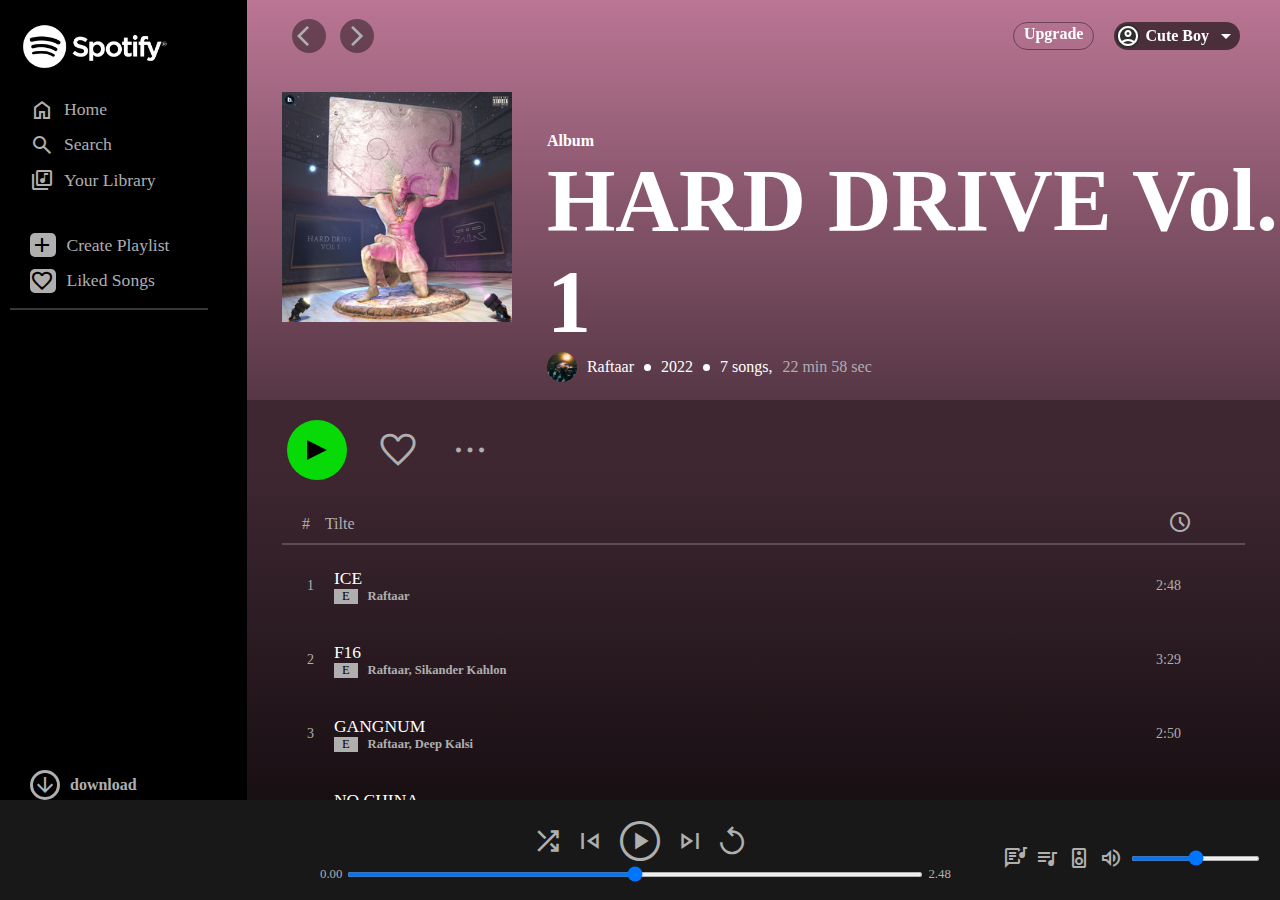
==== Sportify Hard Drive Album/index.html @ 5b73f317 "add sportify file html and css" ====
<!DOCTYPE html>
<html lang="en">

<head>
    <meta charset="UTF-8">
    <meta http-equiv="X-UA-Compatible" content="IE=edge">
    <meta name="viewport" content="width=device-width, initial-scale=1.0">
    <link rel="icon" href="assets/icon.png">
    <meta name="description" content="open.sportify.com">
    <title>Spoify - Hard Drive Vol. 1</title>
    <link rel="stylesheet" href="css/index.css">
    <link rel="stylesheet"
        href="https://fonts.googleapis.com/css2?family=Material+Symbols+Outlined:opsz,wght,FILL,GRAD@48,400,0,0" />
        
</head>

<body>
    <!-- container -->
    <div class="container">

        <!-- side nav bar -->
        <div class="side-nav-bar">

            <!-- logo -->
            <img src="assets/icon1.png" class="pointer" alt="logo">

            <!-- nav bar 1 -->
            <ul class="nav">
                <li class="nav-items hover-link"><span class="material-symbols-outlined">
                        home
                    </span>Home</li>
                <li class="nav-items hover-link"><span class="material-symbols-outlined">
                        search
                    </span>Search</li>
                <li class="nav-items hover-link"><span class="material-symbols-outlined">
                        library_music
                    </span>Your Library</li>
            </ul>

            <!-- nav bar 2 -->
            <ul class="nav2">
                <li class="nav-items hover-link"><span class="material-symbols-outlined">
                        add
                    </span>Create Playlist</li>
                <li class="nav-items hover-link"><span class="material-symbols-outlined">
                        favorite
                    </span>Liked Songs</li>
            </ul>
            <hr>

            <!-- downlaod button -->
            <li class="nav-item hover-link download-section"><span class="material-symbols-outlined download">
                    arrow_downward
                </span>download</li>
        </div>

        <!-- header -->
        <header class="header">

            <!-- hero section -->
            <div class="hero-section">

                <!-- nav bar 3 -->
                <div class="nav3">
                    <div class="left">
                        <span class="material-symbols-outlined">
                            arrow_back_ios
                        </span>
                        <span class="material-symbols-outlined">
                            arrow_forward_ios
                        </span>

                    </div>
                    <div class="right">
                        <div class="upgrade pointer">Upgrade</div>
                        <div class="name pointer">
                            <span class="material-symbols-outlined account-logo">
                                account_circle
                            </span>
                            <div class="user-name">Cute Boy</div>
                            <span class="material-symbols-outlined">
                                arrow_drop_down
                            </span>
                        </div>
                    </div>
                </div>

                <!-- album heading section -->
                <div class="album-section">
                    <div class="left">
                        <img src="assets/asset 1.jpeg" alt="">
                    </div>
                    <div class="right">
                        <div class="_album">Album</div>
                        <div class="title">HARD DRIVE Vol. 1</div>

                        <div class="credit">
                            <img src="assets/asset 2.jpeg" class="raftaar-img" alt="">
                            <div class="raftaar">Raftaar</div>
                            <div class="bullet"></div>
                            <div>2022</div>
                            <div class="bullet"></div>
                            <div>7 songs,</div>
                            <div class="duration">22 min 58 sec</div>
                        </div>
                    </div>
                </div>
            </div>

            <!-- song list -->
            <div class="song-list">
                <div class="nav4">
                    <!-- play button -->
                    <div class="play-button pointer">
                        <div></div>
                    </div>

                    <span class="material-symbols-outlined pointer">
                        favorite
                    </span>

                    <span class="material-symbols-outlined pointer">
                        more_horiz
                    </span>
                </div>

                <!-- list song -->
                <div class="list-song">

                    <div class="title">
                        <div class="left">
                            <div>#</div>
                            <div>Tilte</div>
                        </div>
                        <div class="right">
                            <span class="material-symbols-outlined">
                                schedule
                            </span>
                        </div>
                    </div>
                    <hr>

                    <div class="list-item">
                        <!-- item start -->
                        <div class="item">
                            <div class="left">
                                <div class="pointer">1</div>
                                <div>
                                    <h2 class="song-name pointer">ICE</h2>
                                    <div>
                                        <span>E</span>
                                        <a href="#">Raftaar</a>
                                    </div>
                                </div>
                            </div>
                            <div class="right">
                                <span class="material-symbols-outlined heart hover-link">
                                    favorite
                                </span>
                                <span class="song-time">
                                    2:48
                                </span>
                                <span class="material-symbols-outlined tripple-dot hover-link">
                                    more_horiz
                                </span>
                            </div>
                        </div>
                        <div class="item">
                            <div class="left">
                                <div class="pointer">2</div>
                                <div>
                                    <h2 class="song-name pointer">F16</h2>
                                    <div>
                                        <span>E</span>
                                        <a href="#">Raftaar, Sikander Kahlon</a>
                                    </div>
                                </div>
                            </div>
                            <div class="right">
                                <span class="material-symbols-outlined heart hover-link">
                                    favorite
                                </span>
                                <span class="song-time">
                                    3:29
                                </span>
                                <span class="material-symbols-outlined tripple-dot hover-link">
                                    more_horiz
                                </span>
                            </div>
                        </div>
                        <div class="item">
                            <div class="left">
                                <div class="pointer">3</div>
                                <div>
                                    <h2 class="song-name pointer">GANGNUM</h2>
                                    <div>
                                        <span>E</span>
                                        <a href="#">Raftaar, Deep Kalsi</a>
                                    </div>
                                </div>
                            </div>
                            <div class="right">
                                <span class="material-symbols-outlined heart hover-link">
                                    favorite
                                </span>
                                <span class="song-time">
                                    2:50
                                </span>
                                <span class="material-symbols-outlined tripple-dot hover-link">
                                    more_horiz
                                </span>
                            </div>
                        </div>
                        <div class="item">
                            <div class="left">
                                <div class="pointer">4</div>
                                <div>
                                    <h2 class="song-name pointer">NO CHINA</h2>
                                    <div>
                                        <span>E</span>
                                        <a href="#">Raftaar, KR$NA</a>
                                    </div>
                                </div>
                            </div>
                            <div class="right">
                                <span class="material-symbols-outlined heart hover-link">
                                    favorite
                                </span>
                                <span class="song-time">
                                    3:18
                                </span>
                                <span class="material-symbols-outlined tripple-dot hover-link">
                                    more_horiz
                                </span>
                            </div>
                        </div>
                        <div class="item">
                            <div class="left">
                                <div class="pointer">5</div>
                                <div>
                                    <h2 class="song-name pointer">36</h2>
                                    <div>
                                        <span>E</span>
                                        <a href="#">Raftaar, Karma</a>
                                    </div>
                                </div>
                            </div>
                            <div class="right">
                                <span class="material-symbols-outlined heart hover-link">
                                    favorite
                                </span>
                                <span class="song-time">
                                    3:58
                                </span>
                                <span class="material-symbols-outlined tripple-dot hover-link">
                                    more_horiz
                                </span>
                            </div>
                        </div>
                        <div class="item">
                            <div class="left">
                                <div class="pointer">6</div>
                                <div>
                                    <h2 class="song-name pointer">RAASHAH</h2>
                                    <div>
                                        <span>E</span>
                                        <a href="#">Raftaar, Badshah</a>
                                    </div>
                                </div>
                            </div>
                            <div class="right">
                                <span class="material-symbols-outlined heart hover-link">
                                    favorite
                                </span>
                                <span class="song-time">
                                    3:40
                                </span>
                                <span class="material-symbols-outlined tripple-dot hover-link">
                                    more_horiz
                                </span>
                            </div>
                        </div>
                        <div class="item">
                            <div class="left">
                                <div class="pointer">7</div>
                                <div>
                                    <h2 class="song-name pointer">JASHAN-E-HIP-HOP</h2>
                                    <div>
                                        <span>E</span>
                                        <a href="#">Raftaar, Faris Shafi</a>
                                    </div>
                                </div>
                            </div>
                            <div class="right">
                                <span class="material-symbols-outlined heart hover-link">
                                    favorite
                                </span>
                                <span class="song-time">
                                    2:52
                                </span>
                                <span class="material-symbols-outlined tripple-dot hover-link">
                                    more_horiz
                                </span>
                            </div>
                        </div>

                    </div>
                </div>
            </div>

        </header>
    </div>
    <!-- footer -->
    <footer>

        <!-- control bar -->
        <div class="control-bar">
            <div class="control">
                <span class="material-symbols-outlined pointer hover-link">
                    shuffle
                </span>
                <span class="material-symbols-outlined pointer hover-link">
                    skip_previous
                </span>
                <span class="material-symbols-outlined pointer hover-link" id="play-pause">
                    play_circle
                </span>
                <span class="material-symbols-outlined pointer hover-link">
                    skip_next
                </span>
                <span class="material-symbols-outlined pointer hover-link">
                    replay
                </span>
            </div>
            <div class="seek-bar">
                <div class="progress-time">0.00</div>
                <input type="range" min="0" max="100" name="" id="">
                <div class="total-time">2.48</div>
            </div>
        </div>

        <!-- volume bar -->
        <div class="volume-bar">
            <span class="material-symbols-outlined pointer hover-link">
                lyrics
            </span>
            <span class="material-symbols-outlined pointer hover-link">
                queue_music
            </span>
            <span class="material-symbols-outlined pointer hover-link">
                speaker
            </span>
            <span class="material-symbols-outlined pointer hover-link">
                volume_up
                <!-- volume_down / volume_up / volume_mute -->
            </span>
            <input type="range" min="0" max="100" name="" id="">

        </div>
    </footer>

    <!-- scripting -->

    <script src="js/index.js"></script>
</body>

</html>
---- Sportify Hard Drive Album/css/index.css ----
* {
    margin: 0;
    padding: 0;
    box-sizing: border-box;
    font-family: poppins;
    /* border: 1px solid red; */
}

:root {
    --primary-background-color: #000000;
    --primary-text-color: #AFAFAF;
    --hover-text-color: #fff;
}

/* width */
::-webkit-scrollbar {
    width: 10px;
}

/* Track */
::-webkit-scrollbar-track {
    background: #684152;
    border-radius: 10px;
}

/* Handle */
::-webkit-scrollbar-thumb {
    background: #b2879a;
    border-radius: 10px;
}

/* Handle on hover */
::-webkit-scrollbar-thumb:hover {
    background: #BA7694;
}

/* utility class */

.hover-link {
    transition: color .2s ease-out;
    cursor: pointer;
}

.hover-link:hover {
    color: var(--hover-text-color);
}

.pointer {
    cursor: pointer;
}

/* container */
.container {
    height: calc(90vh - 10px);
    width: 100vw;
    display: flex;
    background-color: var(--primary-background-color);
    color: var(--primary-text-color);
}


/* side nav bar */
.side-nav-bar {
    width: 260px;
}

.side-nav-bar img {
    width: 60%;
    position: relative;
    bottom: 40px;
    left: 20px;
}

.nav {
    line-height: 2em;
    margin-top: -60px;
    margin-left: 20px;
    font-size: 1.1em;
}

.nav2 {
    line-height: 2em;
    margin-top: 30px;
    margin-left: 20px;
    font-size: 1.1em;
}

.side-nav-bar hr {
    border: 0.5px solid #afafaf50;
    margin-top: 10px;
    width: 80%;
    margin-left: 10px;
}

.nav li,
.nav2 li {
    display: flex;
    align-items: center;
    margin: 0 10px;
}

.nav li span,
.nav2 li span {
    margin-right: 10px;
}

.nav2 li span {
    color: var(--primary-background-color);
    background-color: var(--primary-text-color);
    transition: background-color 0.3s ease-out;
    width: 1.1em;
    border-radius: 5px;
    padding: 0;
}

.nav2 li:hover span {
    background-color: var(--hover-text-color);
}

.download {
    border: 3px solid var(--primary-text-color);
    border-radius: 50%;
}

.download-section {
    position: absolute;
    bottom: 100px;
    list-style-type: none;
    left: 30px;
    display: flex;
    align-items: center;
    gap: 10px;
    font-weight: bold;
}

/* header */

.header {
    width: 85vw;
    height: 100%;
    overflow: auto;
    scroll-behavior: smooth;
}

.hero-section {
    width: 100%;
    height: 50%;
    background: linear-gradient(#00000000, #00000089), #BA7694;
}

/* nav bar 3 */
.nav3 {
    height: 8vh;
    width: 100%;
    display: flex;
    align-items: center;
    justify-content: space-between;
    padding-inline: 40px;
    position: sticky;
    top: 0;
}

.nav3 .left span {
    padding: 5px;
    border-radius: 50%;
    background-color: #00000069;
    margin-inline: 5px;
    font-weight: 450;
}

.nav3 .right {
    display: flex;
    gap: 20px;
    color: var(--hover-text-color);
    font-weight: 600;
}

.nav3 .right .name {
    display: flex;
    background-color: #00000093;
    border-radius: 40px;
    padding: 2px;
    align-items: center;
    gap: 5px;
}

.nav3 .right .upgrade {
    padding: 2px 10px;
    border: 1px solid #00000069;
    border-radius: 40px;
    transition: border .2s ease, transform .2s ease;
}

.nav3 .right .upgrade:hover {
    padding: 2px 10px;
    border: 1px solid #fff;
    border-radius: 40px;
    transform: scale(1.07);
}

.account-logo {
    background-color: #2f2d2d;
    border-radius: 50%;
}

/* album heading section */

.album-section {
    display: flex;
    width: 100%;
    height: calc(100% - 8vh);
    color: var(--hover-text-color);
}

.album-section .left img {
    width: 230px;
    margin: 20px 35px;
}

.album-section .right {
    width: calc(100% - 300px);
    height: 100%;
    padding-top: 60px;
}

.album-section .right ._album {
    font-weight: 600;
}

.album-section .right .title {
    font-size: 5.5em;
    font-weight: 700;
}

.album-section .right .credit {
    display: flex;
    gap: 10px;
    align-items: center;
}

.raftaar-img {
    width: 30px;
    height: 30px;
    border-radius: 50%;
}

.bullet {
    background-color: var(--hover-text-color);
    border-radius: 50%;
    width: 7px;
    height: 7px;
}

.credit .duration {
    color: var(--primary-text-color);
}


/* song list */
.song-list {
    width: 100%;
    /* height: 50%; */
    background: linear-gradient(#3e2731 10%, var(--primary-background-color) 90%);
    backdrop-filter: blur(8px);
}

/* nav bar 4 */

.nav4 {
    display: flex;
    width: 100%;
    align-items: center;
    gap: 30px;
    padding: 20px 40px;
}

.nav4 span {
    font-size: 42px;
    transition: all .2s ease-out;
}

.nav4 span:hover {
    transform: scale(1.1);
    color: var(--hover-text-color);
}

/* play button */
.play-button {
    background-color: #08da08;
    width: 60px;
    height: 60px;
    border-radius: 50%;
    display: flex;
    align-items: center;
    justify-content: center;
    transition: transform .2s cubic-bezier(0, -0.53, 0.79, 1.28);
}

.play-button div {
    clip-path: polygon(100% 50%, 0 0, 0 100%);
    width: 20px;
    height: 20px;
    background-color: #000000;
}

.play-button:hover {
    transform: scale(1.1);
}

/* list song */

.list-song {
    padding: 10px 40px;

}

.list-song .title {
    display: flex;
    align-items: center;
    justify-content: space-between;
    padding: 0 5% 0 15px;
}

.list-song .title .left {
    display: flex;
    gap: 15px;
}

.list-song hr {
    margin-top: 5px;
    margin-bottom: 5px;
    width: calc(100% + 10px);
    transform: translate(-5px, 0);
    border: 0.5px solid #afafaf50;
}

/* item start */
.item {
    width: 100%;
    height: 8vh;
    margin: 2px 0px;
    border-radius: 5px;
    display: flex;
    justify-content: space-between;
    gap: 20px;
    align-items: center;
    padding: 25px 20px;
    font-size: 14px;
}

.item:hover {
    background-color: #AFAFAF30;
}

.item .left {

    display: flex;
    gap: 20px;
    align-items: center;
    font-size: 14px;
}

.item .right {
    display: flex;
    gap: 15px;
    align-items: center;
}

.song-name {
    color: var(--hover-text-color);
    font-size: 1.25em;
    font-weight: 500;
}

.item>.left>div>div {
    display: flex;
    gap: 10px;
    font-size: 0.9em;
}

.item>.left>div>div>span {
    padding: 0px 8px;
    background-color: var(--primary-text-color);
    color: initial;
}

.item>.left>div>div>a {
    color: var(--primary-text-color);
    text-decoration: none;
    font-weight: 600;
}

.item>.left>div>div>a:hover {
    text-decoration: underline;
}



.item .tripple-dot {
    visibility: hidden;
    transition: visiblity 0.2s ease;
}

.item .heart {
    visibility: hidden;
}

.item:hover .tripple-dot {
    visibility: visible;
}

.item:hover .heart {
    visibility: visible;
}

/* footer */

footer {
    width: 100vw;
    height: calc(10vh + 10px);
    background-color: #181818;
}

/* control bar */

.control-bar {
    display: flex;
    align-items: center;
    justify-content: center;
    flex-direction: column;
    width: 100%;
    height: 100%;
}

.control-bar span {
    color: var(--primary-text-color);
    font-size: 2em;
}

#play-pause {
    font-size: 3em;
    transition: transform .2s ease;
}

#play-pause:hover {
    transform: scale(1.1);
}

.control {
    display: flex;
    align-items: center;
    gap: 10px;
    margin-top: 2px;
}

.seek-bar {
    width: 50%;
    display: flex;
    gap: 5px;
    color: var(--primary-text-color);
    align-items: center;
    font-size: 0.8em;
    margin-top: 2px;
    margin-bottom: 4px;
}

.seek-bar input {
    width: 90%;
    height: 5px;
}

/* volume bar */

.volume-bar {
    position: absolute;
    bottom: 30px;
    right: 20px;
    color: var(--primary-text-color);
    display: flex;
    align-items: center;
    gap: 8px;

}

.volume-bar input {
    height: 5px;
}
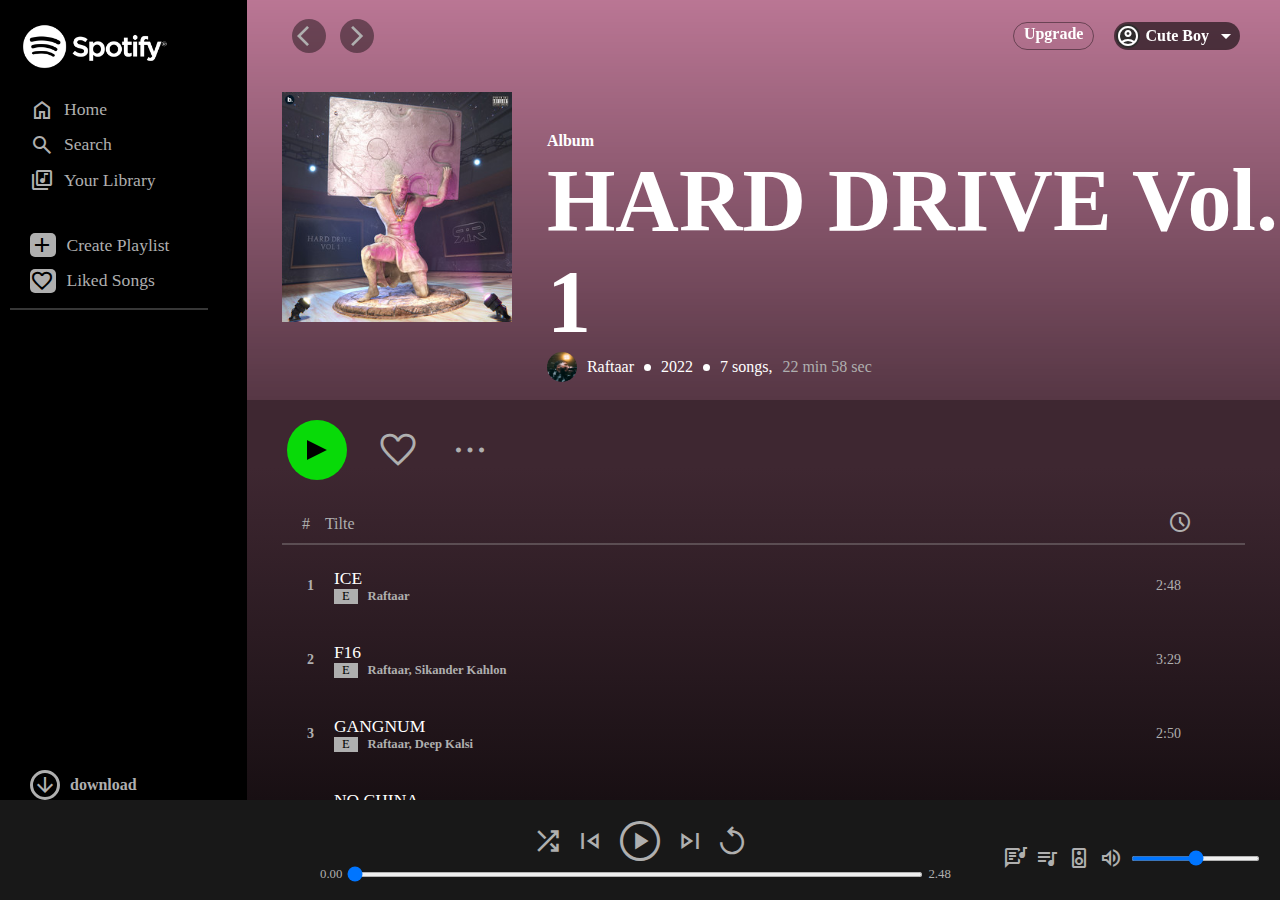
==== commit c698848d: "sportify add js" ====
--- a/Sportify Hard Drive Album/index.html
+++ b/Sportify Hard Drive Album/index.html
@@ -144,7 +144,8 @@
                         <!-- item start -->
                         <div class="item">
                             <div class="left">
-                                <div class="pointer">1</div>
+                                <div class="pointer" id="SNo">1</div>
+                                <div class="hidden play" id="play"></div>
                                 <div>
                                     <h2 class="song-name pointer">ICE</h2>
                                     <div>
@@ -167,7 +168,8 @@
                         </div>
                         <div class="item">
                             <div class="left">
-                                <div class="pointer">2</div>
+                                <div class="pointer" id="SNo">2</div>
+                                <div class="hidden play" id="play"></div>
                                 <div>
                                     <h2 class="song-name pointer">F16</h2>
                                     <div>
@@ -190,7 +192,8 @@
                         </div>
                         <div class="item">
                             <div class="left">
-                                <div class="pointer">3</div>
+                                <div class="pointer" id="SNo">3</div>
+                                <div class="hidden play" id="play"></div>
                                 <div>
                                     <h2 class="song-name pointer">GANGNUM</h2>
                                     <div>
@@ -213,7 +216,8 @@
                         </div>
                         <div class="item">
                             <div class="left">
-                                <div class="pointer">4</div>
+                                <div class="pointer" id="SNo">4</div>
+                                <div class="hidden play" id="play"></div>
                                 <div>
                                     <h2 class="song-name pointer">NO CHINA</h2>
                                     <div>
@@ -236,7 +240,8 @@
                         </div>
                         <div class="item">
                             <div class="left">
-                                <div class="pointer">5</div>
+                                <div class="pointer" id="SNo">5</div>
+                                <div class="hidden play" id="play"></div>
                                 <div>
                                     <h2 class="song-name pointer">36</h2>
                                     <div>
@@ -259,7 +264,8 @@
                         </div>
                         <div class="item">
                             <div class="left">
-                                <div class="pointer">6</div>
+                                <div class="pointer" id="SNo">6</div>
+                                <div class="hidden play" id="play"></div>
                                 <div>
                                     <h2 class="song-name pointer">RAASHAH</h2>
                                     <div>
@@ -282,7 +288,8 @@
                         </div>
                         <div class="item">
                             <div class="left">
-                                <div class="pointer">7</div>
+                                <div class="pointer" id="SNo">7</div>
+                                <div class="hidden play" id="play"></div>
                                 <div>
                                     <h2 class="song-name pointer">JASHAN-E-HIP-HOP</h2>
                                     <div>
@@ -319,13 +326,13 @@
                 <span class="material-symbols-outlined pointer hover-link">
                     shuffle
                 </span>
-                <span class="material-symbols-outlined pointer hover-link">
+                <span class="material-symbols-outlined pointer hover-link previous-control">
                     skip_previous
                 </span>
                 <span class="material-symbols-outlined pointer hover-link" id="play-pause">
                     play_circle
                 </span>
-                <span class="material-symbols-outlined pointer hover-link">
+                <span class="material-symbols-outlined pointer hover-link next-control">
                     skip_next
                 </span>
                 <span class="material-symbols-outlined pointer hover-link">
@@ -333,9 +340,9 @@
                 </span>
             </div>
             <div class="seek-bar">
-                <div class="progress-time">0.00</div>
-                <input type="range" min="0" max="100" name="" id="">
-                <div class="total-time">2.48</div>
+                <div class="progress-time" id="progressTime">0.00</div>
+                <input type="range" min="0" max="100" name="" value="0" id="myProgressBar">
+                <div class="total-time" id="timeDuration">2.48</div>
             </div>
         </div>
 
--- a/Sportify Hard Drive Album/css/index.css
+++ b/Sportify Hard Drive Album/css/index.css
@@ -360,6 +360,25 @@
     font-size: 14px;
 }
 
+#SNo{
+    font-weight: 600;
+}
+
+.gif{
+    transition: all 0.2s ease;
+}
+
+.hidden{
+    display: none;
+}
+
+.play{
+    background-color: var(--hover-text-color);
+    clip-path: polygon(100% 50%, 0 0, 0 100%);
+    width: 12px;
+    height: 12px;
+}
+
 .item .right {
     display: flex;
     gap: 15px;
@@ -370,6 +389,10 @@
     color: var(--hover-text-color);
     font-size: 1.25em;
     font-weight: 500;
+}
+
+.song-name:hover{
+    text-decoration: underline;
 }
 
 .item>.left>div>div {
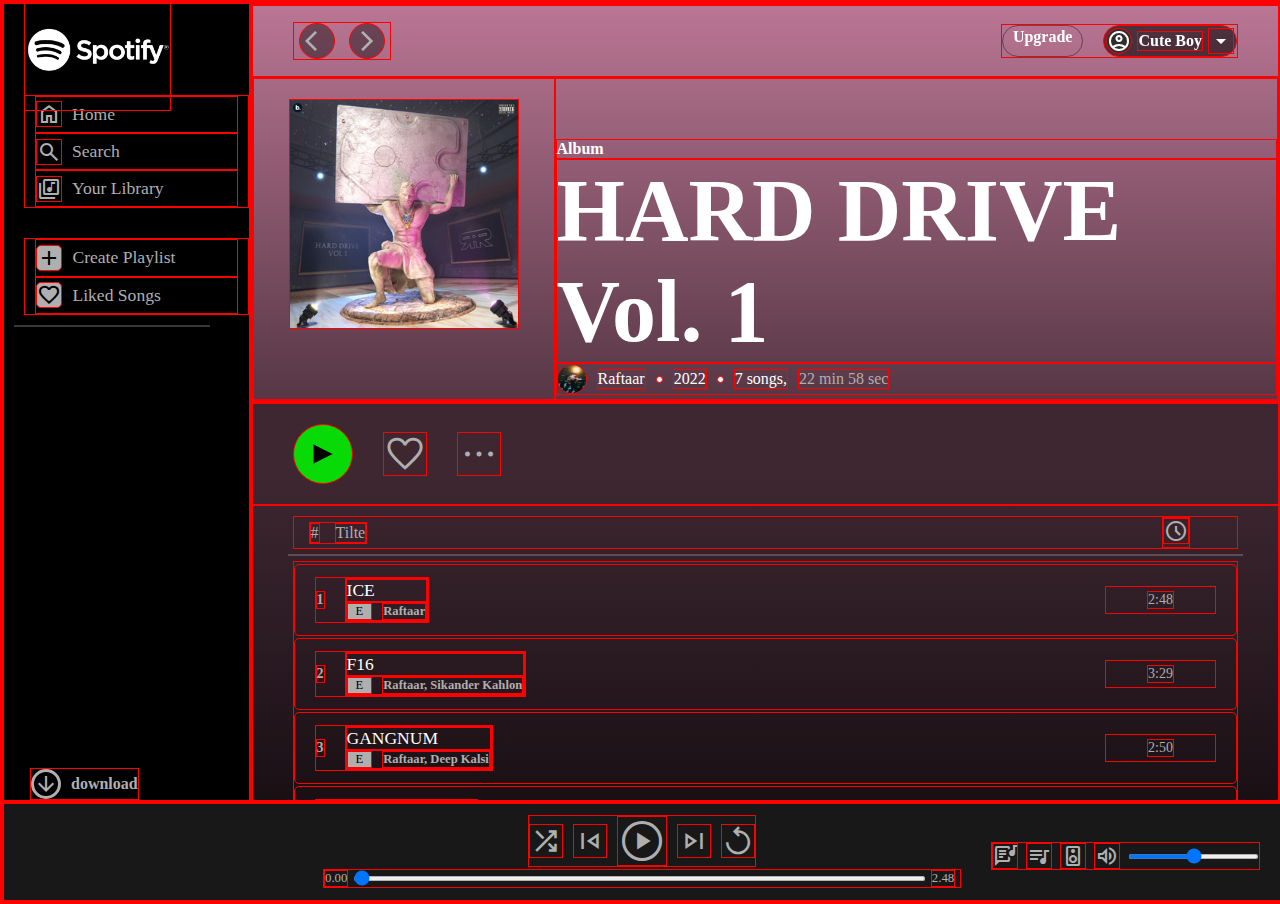
==== commit 2a84147b: "spotify add media queries for moblie friendly" ====
--- a/Sportify Hard Drive Album/index.html
+++ b/Sportify Hard Drive Album/index.html
@@ -9,6 +9,7 @@
     <meta name="description" content="open.sportify.com">
     <title>Spoify - Hard Drive Vol. 1</title>
     <link rel="stylesheet" href="css/index.css">
+    <link rel="stylesheet" href="css/mobile-index.css">
     <link rel="stylesheet"
         href="https://fonts.googleapis.com/css2?family=Material+Symbols+Outlined:opsz,wght,FILL,GRAD@48,400,0,0" />
         
--- a/Sportify Hard Drive Album/css/index.css
+++ b/Sportify Hard Drive Album/css/index.css
@@ -3,7 +3,7 @@
     padding: 0;
     box-sizing: border-box;
     font-family: poppins;
-    /* border: 1px solid red; */
+    border: 1px solid red;
 }
 
 :root {
--- a/Sportify Hard Drive Album/css/mobile-index.css
+++ b/Sportify Hard Drive Album/css/mobile-index.css
@@ -0,0 +1,133 @@
+@media (max-width : 900px) {
+    .side-nav-bar {
+        width: 200px;
+    }
+
+    .album-section {
+        font-size: 0.8rem;
+    }
+
+    .album-section .left img {
+        width: 160px;
+        margin: 20px 35px;
+    }
+
+    .album-section .right .title {
+        font-size: 3em;
+    }
+}
+
+@media (max-width : 450px) {
+
+    /* side nav bar */
+    .side-nav-bar {
+        width: 0px;
+    }
+
+    /* header */
+    .header {
+        width: 100%;
+    }
+    /* nav 3 */
+    .nav3 {
+        padding-inline: 5px;
+    }
+
+    .nav3 .left span {
+        margin-inline: 1px;
+        padding: 2px;
+    }
+
+    .nav3 .right {
+        gap: 5px;
+        font-size: 0.8em;
+    }
+
+    .nav3 .right .name {
+        gap: 2px;
+    }
+
+    .nav3 .right .upgrade {
+        padding: 1px 5px;
+
+    }
+
+    /* album section */
+
+    .album-section {
+        font-size: 0.7rem;
+    }
+
+    .album-section .left img {
+        width: 100px;
+        margin: 60px 10px;
+    }
+
+    .album-section .right {
+        width: calc(100% - 120px);
+        height: 100%;
+        padding-top: 50px;
+    }
+
+    .album-section .right .title {
+        font-size: 2.5em;
+    }
+
+    .album-section .right .credit {
+        display: flex;
+        gap: 5px;
+        align-items: center;
+        margin-top: 5px;
+        margin-inline: 2.5px;
+        font-size: 0.5rem;
+    }
+
+    .raftaar-img {
+        width: 15px;
+        height: 15px;
+        border-radius: 50%;
+    }
+
+    .nav4 {
+        display: flex;
+        width: 100%;
+        align-items: center;
+        gap: 10px;
+        padding: 8px 20px;
+    }
+
+    .play-button{
+        width: 50px;
+        height: 50px;
+    }
+
+    .nav4 span{
+        font-size: 30px;
+    }
+
+    .list-song {
+        padding: 10px 8px;
+    }
+
+    .item {
+        font-size: 0.7em;
+    }
+
+    .song-name{
+        font-size: 1em;
+    }
+
+    .item>.left>div>div>a,
+    .item>.left>div>div {
+        display: none;
+    }
+
+    /* footer */
+    .seek-bar {
+        width: 90%;
+    }
+
+    .volume-bar {
+        display: none;
+    }
+}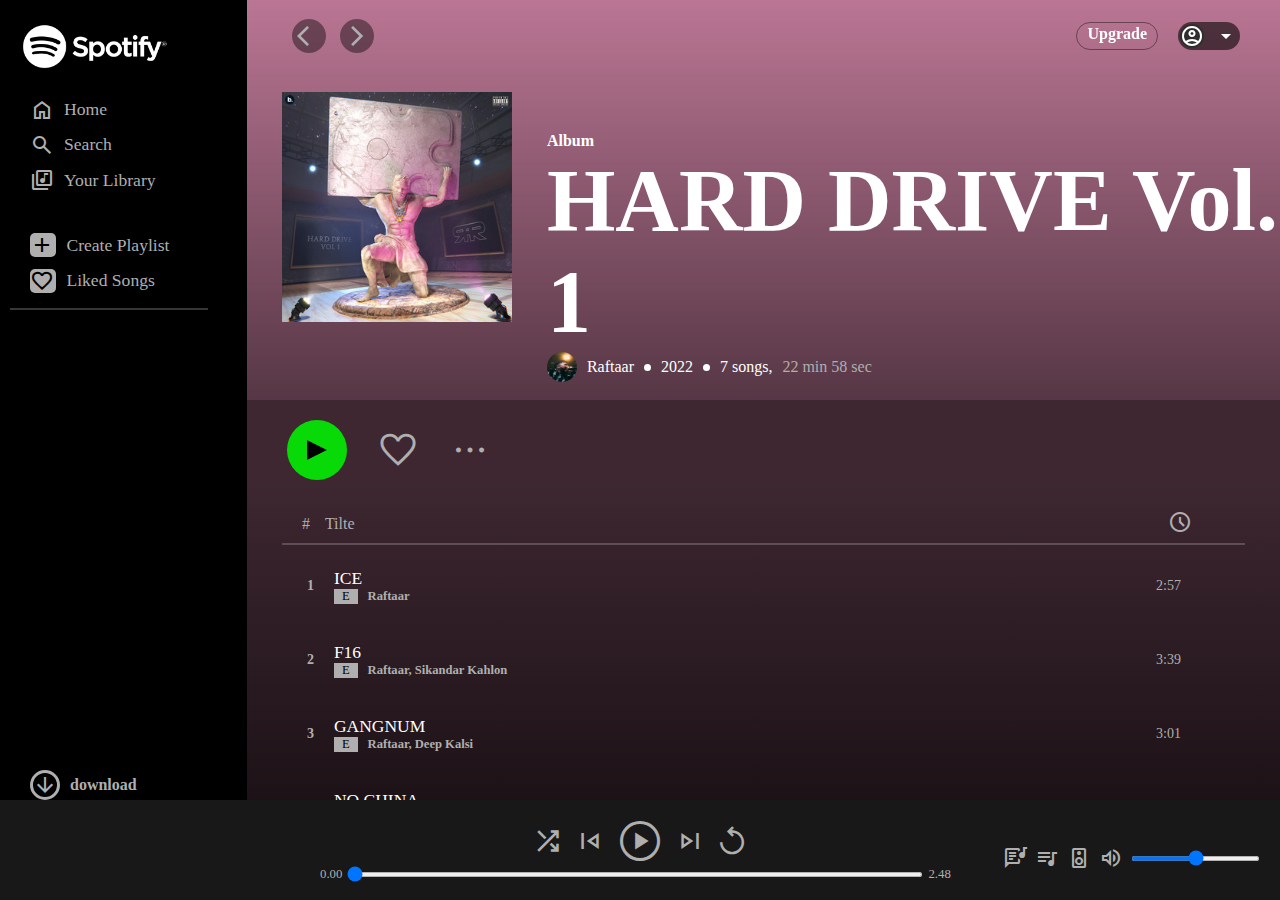
==== commit e6b624dc: "Soptify automate html when song add" ====
--- a/Sportify Hard Drive Album/index.html
+++ b/Sportify Hard Drive Album/index.html
@@ -116,7 +116,7 @@
                         <div></div>
                     </div>
 
-                    <span class="material-symbols-outlined pointer">
+                    <span class="material-symbols-outlined heart pointer">
                         favorite
                     </span>
 
@@ -143,174 +143,7 @@
 
                     <div class="list-item">
                         <!-- item start -->
-                        <div class="item">
-                            <div class="left">
-                                <div class="pointer" id="SNo">1</div>
-                                <div class="hidden play" id="play"></div>
-                                <div>
-                                    <h2 class="song-name pointer">ICE</h2>
-                                    <div>
-                                        <span>E</span>
-                                        <a href="#">Raftaar</a>
-                                    </div>
-                                </div>
-                            </div>
-                            <div class="right">
-                                <span class="material-symbols-outlined heart hover-link">
-                                    favorite
-                                </span>
-                                <span class="song-time">
-                                    2:48
-                                </span>
-                                <span class="material-symbols-outlined tripple-dot hover-link">
-                                    more_horiz
-                                </span>
-                            </div>
-                        </div>
-                        <div class="item">
-                            <div class="left">
-                                <div class="pointer" id="SNo">2</div>
-                                <div class="hidden play" id="play"></div>
-                                <div>
-                                    <h2 class="song-name pointer">F16</h2>
-                                    <div>
-                                        <span>E</span>
-                                        <a href="#">Raftaar, Sikander Kahlon</a>
-                                    </div>
-                                </div>
-                            </div>
-                            <div class="right">
-                                <span class="material-symbols-outlined heart hover-link">
-                                    favorite
-                                </span>
-                                <span class="song-time">
-                                    3:29
-                                </span>
-                                <span class="material-symbols-outlined tripple-dot hover-link">
-                                    more_horiz
-                                </span>
-                            </div>
-                        </div>
-                        <div class="item">
-                            <div class="left">
-                                <div class="pointer" id="SNo">3</div>
-                                <div class="hidden play" id="play"></div>
-                                <div>
-                                    <h2 class="song-name pointer">GANGNUM</h2>
-                                    <div>
-                                        <span>E</span>
-                                        <a href="#">Raftaar, Deep Kalsi</a>
-                                    </div>
-                                </div>
-                            </div>
-                            <div class="right">
-                                <span class="material-symbols-outlined heart hover-link">
-                                    favorite
-                                </span>
-                                <span class="song-time">
-                                    2:50
-                                </span>
-                                <span class="material-symbols-outlined tripple-dot hover-link">
-                                    more_horiz
-                                </span>
-                            </div>
-                        </div>
-                        <div class="item">
-                            <div class="left">
-                                <div class="pointer" id="SNo">4</div>
-                                <div class="hidden play" id="play"></div>
-                                <div>
-                                    <h2 class="song-name pointer">NO CHINA</h2>
-                                    <div>
-                                        <span>E</span>
-                                        <a href="#">Raftaar, KR$NA</a>
-                                    </div>
-                                </div>
-                            </div>
-                            <div class="right">
-                                <span class="material-symbols-outlined heart hover-link">
-                                    favorite
-                                </span>
-                                <span class="song-time">
-                                    3:18
-                                </span>
-                                <span class="material-symbols-outlined tripple-dot hover-link">
-                                    more_horiz
-                                </span>
-                            </div>
-                        </div>
-                        <div class="item">
-                            <div class="left">
-                                <div class="pointer" id="SNo">5</div>
-                                <div class="hidden play" id="play"></div>
-                                <div>
-                                    <h2 class="song-name pointer">36</h2>
-                                    <div>
-                                        <span>E</span>
-                                        <a href="#">Raftaar, Karma</a>
-                                    </div>
-                                </div>
-                            </div>
-                            <div class="right">
-                                <span class="material-symbols-outlined heart hover-link">
-                                    favorite
-                                </span>
-                                <span class="song-time">
-                                    3:58
-                                </span>
-                                <span class="material-symbols-outlined tripple-dot hover-link">
-                                    more_horiz
-                                </span>
-                            </div>
-                        </div>
-                        <div class="item">
-                            <div class="left">
-                                <div class="pointer" id="SNo">6</div>
-                                <div class="hidden play" id="play"></div>
-                                <div>
-                                    <h2 class="song-name pointer">RAASHAH</h2>
-                                    <div>
-                                        <span>E</span>
-                                        <a href="#">Raftaar, Badshah</a>
-                                    </div>
-                                </div>
-                            </div>
-                            <div class="right">
-                                <span class="material-symbols-outlined heart hover-link">
-                                    favorite
-                                </span>
-                                <span class="song-time">
-                                    3:40
-                                </span>
-                                <span class="material-symbols-outlined tripple-dot hover-link">
-                                    more_horiz
-                                </span>
-                            </div>
-                        </div>
-                        <div class="item">
-                            <div class="left">
-                                <div class="pointer" id="SNo">7</div>
-                                <div class="hidden play" id="play"></div>
-                                <div>
-                                    <h2 class="song-name pointer">JASHAN-E-HIP-HOP</h2>
-                                    <div>
-                                        <span>E</span>
-                                        <a href="#">Raftaar, Faris Shafi</a>
-                                    </div>
-                                </div>
-                            </div>
-                            <div class="right">
-                                <span class="material-symbols-outlined heart hover-link">
-                                    favorite
-                                </span>
-                                <span class="song-time">
-                                    2:52
-                                </span>
-                                <span class="material-symbols-outlined tripple-dot hover-link">
-                                    more_horiz
-                                </span>
-                            </div>
-                        </div>
+                        <!-- js code -->
 
                     </div>
                 </div>
@@ -369,6 +202,8 @@
 
     <!-- scripting -->
 
+    <script src="js/input.js"></script>
+    <script src="js/song.js"></script>
     <script src="js/index.js"></script>
 </body>
 
--- a/Sportify Hard Drive Album/css/index.css
+++ b/Sportify Hard Drive Album/css/index.css
@@ -3,7 +3,7 @@
     padding: 0;
     box-sizing: border-box;
     font-family: poppins;
-    border: 1px solid red;
+    /* border: 1px solid red;    */
 }
 
 :root {
@@ -284,6 +284,11 @@
     color: var(--hover-text-color);
 }
 
+.nav4 .heart:active{
+    color: red;
+    font-weight: 700;
+}
+
 /* play button */
 .play-button {
     background-color: #08da08;
@@ -436,6 +441,10 @@
     visibility: visible;
 }
 
+.item .heart:active {
+    color: red;
+}
+
 /* footer */
 
 footer {
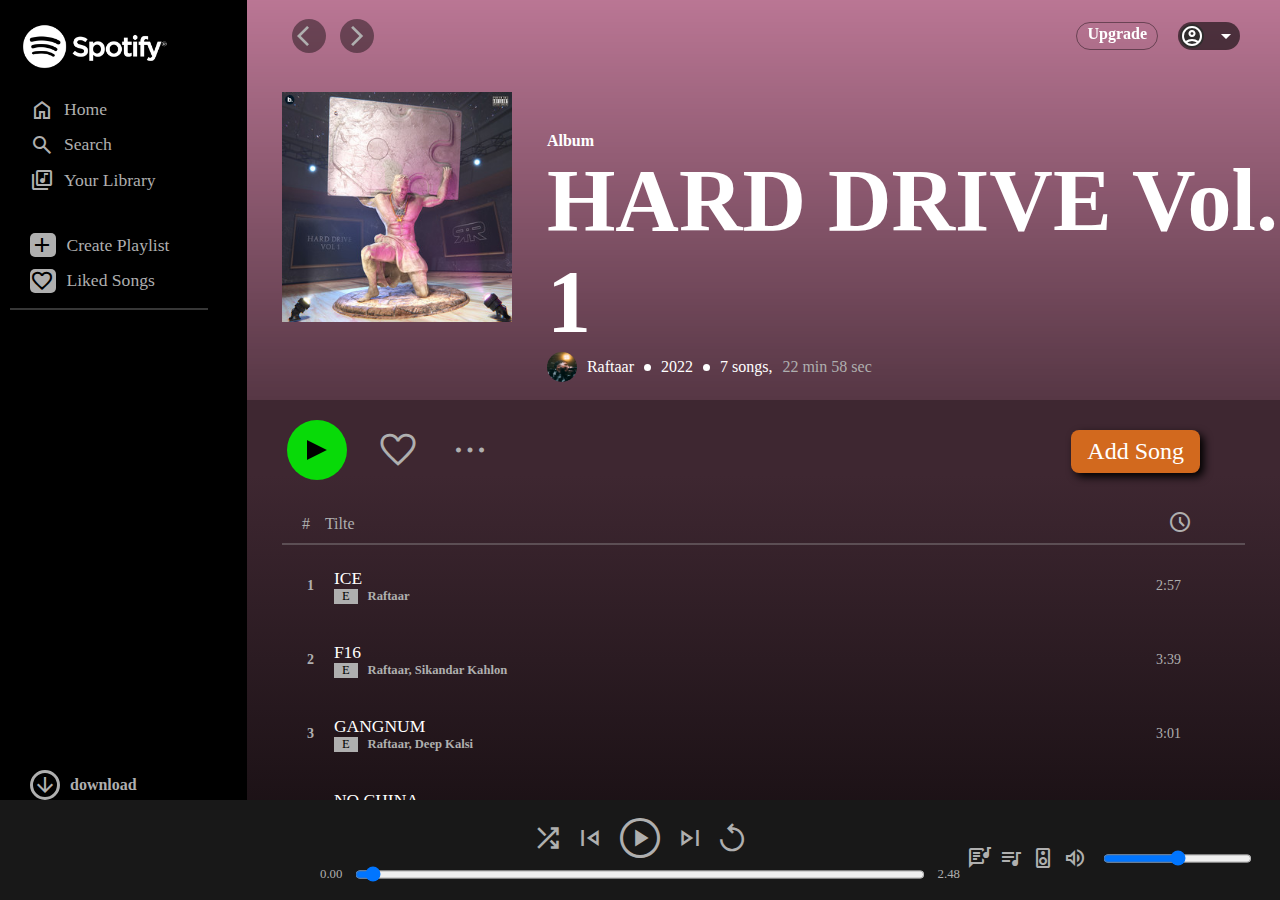
==== commit c6c97210: "add user defined music bu tnot working properly" ====
--- a/Sportify Hard Drive Album/index.html
+++ b/Sportify Hard Drive Album/index.html
@@ -6,8 +6,8 @@
     <meta http-equiv="X-UA-Compatible" content="IE=edge">
     <meta name="viewport" content="width=device-width, initial-scale=1.0">
     <link rel="icon" href="assets/icon.png">
-    <meta name="description" content="open.sportify.com">
-    <title>Spoify - Hard Drive Vol. 1</title>
+    <meta name="description" content="open.spotify.com">
+    <title>Spotify - Hard Drive Vol. 1</title>
     <link rel="stylesheet" href="css/index.css">
     <link rel="stylesheet" href="css/mobile-index.css">
     <link rel="stylesheet"
@@ -147,6 +147,7 @@
 
                     </div>
                 </div>
+                <button class="login-button">Add Song</button>
             </div>
 
         </header>
@@ -200,6 +201,24 @@
         </div>
     </footer>
 
+    
+    <!-- add song HTML -->
+    <div class="login-container">
+        <div class="card">
+            <div class="close">X</div>
+                <h1><center>Add Song</center></h1>
+                <label for="song-name">Song Name</label>
+                <input type="text" name="song-name" id="SongName" required>
+                <label for="song-file">Song File</label>
+                <input type="file" name="song-file" id="SongFile" required>
+                <label for="song-duration">Song Duration</label>
+                <input type="text" name="song-duration" id="SongDuration" required>
+                <label for="song-artist">Song Artist</label>
+                <input type="text" name="song-artist" id="SongArtist" required>
+                <input type="submit" value="Submit">
+        </div>
+    </div>
+
     <!-- scripting -->
 
     <script src="js/input.js"></script>
--- a/Sportify Hard Drive Album/css/index.css
+++ b/Sportify Hard Drive Album/css/index.css
@@ -516,4 +516,129 @@
 
 .volume-bar input {
     height: 5px;
-}+}
+
+/* Add song Container */
+.login-button{
+    position: absolute;
+    right: 80px;
+    top: 30px;
+    font-size: 1.5em;
+    padding: 8px 16px;
+    background-color: chocolate;
+    color: white;
+    border: transparent;
+    box-shadow: 4px 4px 8px black;
+    border-radius: 8px;
+    transition: all .2s ease;
+    cursor: pointer;
+}
+
+.login-button:hover{
+    transform: scale(1.1);
+    background-color: rgb(243, 124, 40);
+}
+
+.login-button:active{
+    background-color: black;
+}
+
+/* login container */
+
+.login-container {
+    display: none;
+    position: absolute;
+    top: 0;
+    width: 100vw;
+    height: 100vh;
+    place-items: center;
+    backdrop-filter: blur(12px);
+}
+
+.login-container .card{
+    width: 400px;
+    height: 600px;
+    background-color: rgba(255, 255, 255, 0.327);
+    border-radius: 32px;
+    box-shadow: 16px 16px 16px #00000071;
+    padding: 64px 32px;
+}
+
+.card.active{
+    animation: active .2s 1 alternate linear;
+}
+
+@keyframes active {
+    from{
+        
+        transform: matrix(.1, 0, 0, .1, 580, -280);
+        
+    }
+    to{
+        
+        transform: matrix(1, 0, 0, 1, 0, 0);
+        
+    }
+}
+
+.card h1{
+    font-size: 3em;
+    margin-bottom: 32px;
+}
+
+.card label{
+    padding-left: 16px;
+    margin-top: 64px;
+    font-size: 1.2em;
+    font-weight: 600;
+}
+
+input{
+    padding: 4px 10px;
+    margin: 6px 8px;
+    font-size: 1.1em;
+    background-color: skyblue;
+    border: none;
+    border-bottom: 1px solid black;
+    outline: none;
+    border-radius: 8px;
+    width: 90%;
+}
+
+input[type="submit"] {
+    background-color: green;
+    font-weight: 700;
+}
+
+input[type="submit"]:hover {
+    background-color: rgb(4, 199, 4);
+}
+input[type="submit"]:active {
+    background-color: rgb(2, 59, 2);
+}
+
+
+.card .close{
+    position: relative;
+    display: inline-block;
+    padding: 4px 12px;
+    font-size: 1.2em;
+    font-weight: 700;
+    color: black;
+    background-color: red;
+    border-radius: 50%;
+    left: 20vw;
+    bottom: 5vh;
+    box-shadow: 4px 4px 8px rgba(0, 0, 0, 0.629);
+    transition: all .2s ease;
+    cursor: pointer;
+}
+
+.card .close:hover{
+    transform: scale(1.1);
+    background-color: rgb(243, 124, 40);
+}
+
+.card .close:active{
+    background-color: black;
+}
